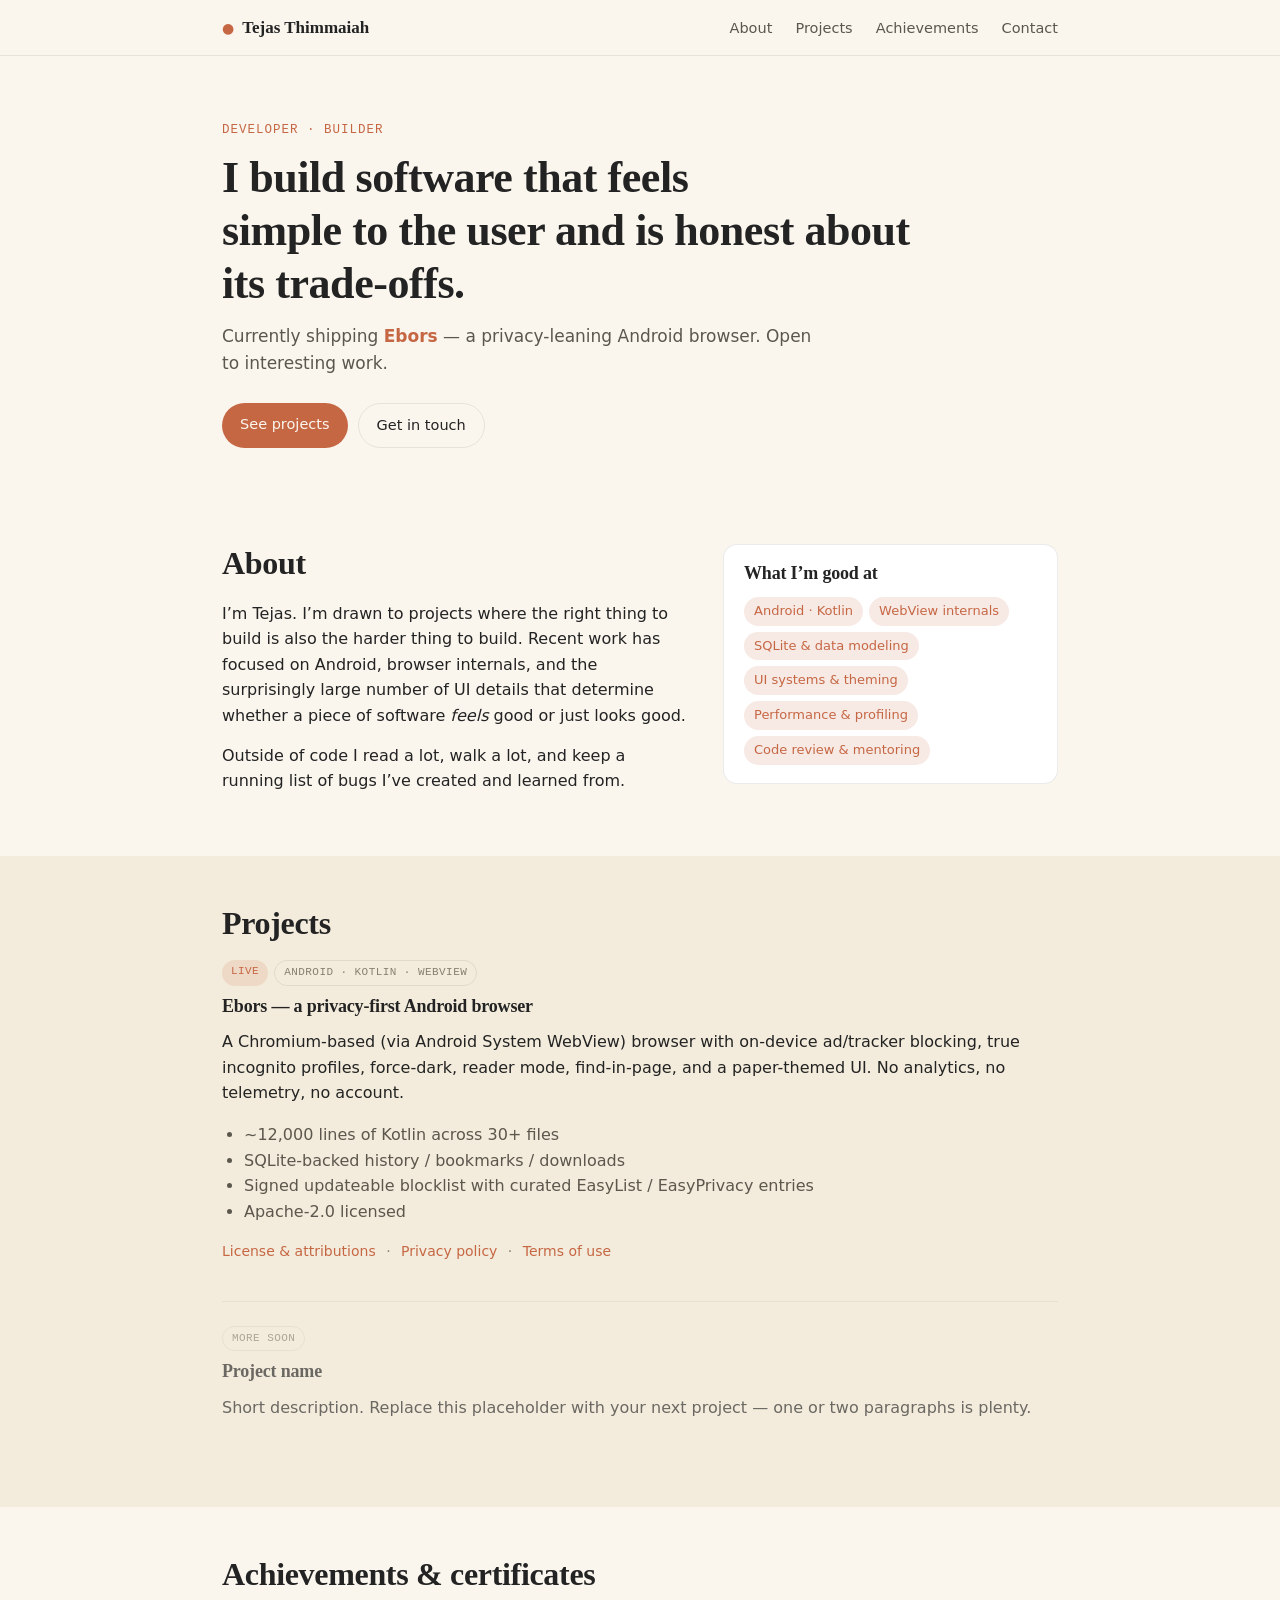
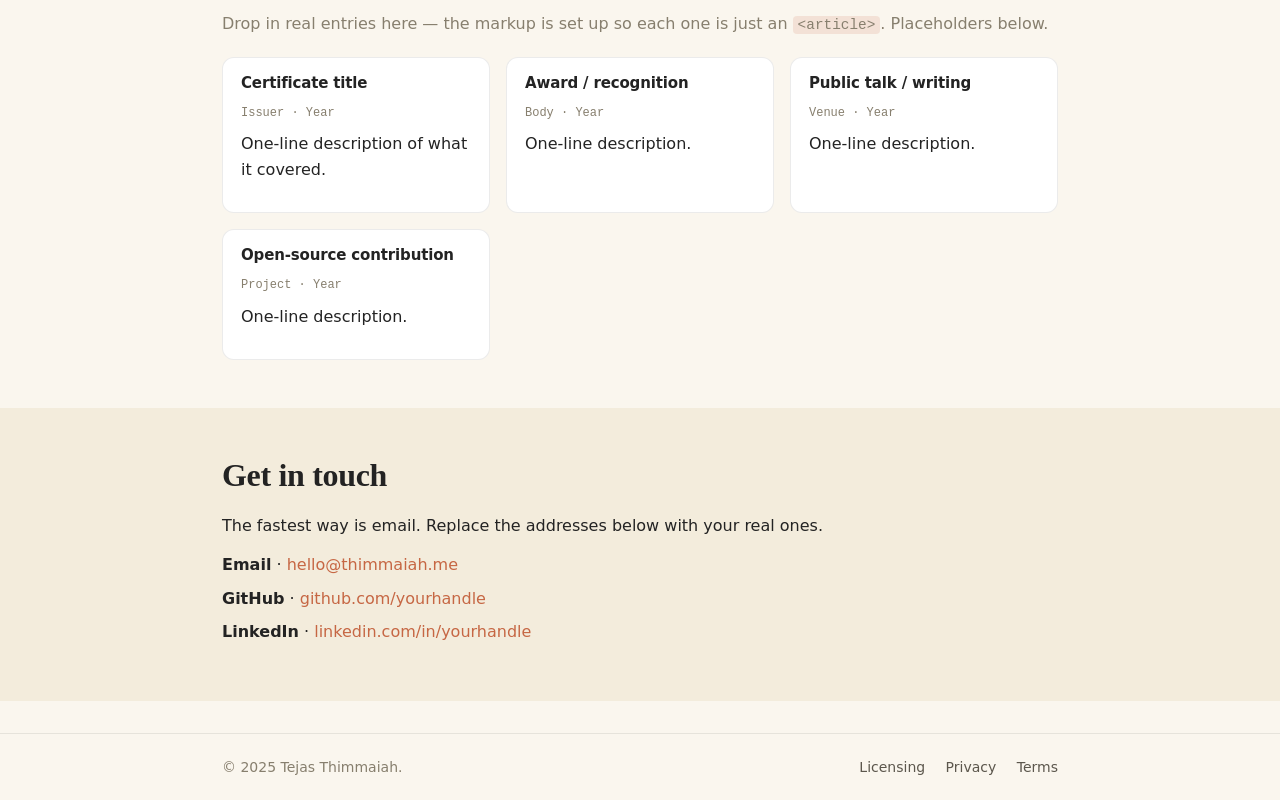
==== website/index.html @ 2827272d "Onboarding, website, file-chooser support, launch prep. App changes: - Add WelcomeActivity: 3-page o" ====
<!doctype html>
<html lang="en">
<head>
  <meta charset="utf-8">
  <meta name="viewport" content="width=device-width, initial-scale=1">
  <meta name="theme-color" content="#c66744">
  <title>Tejas Thimmaiah</title>
  <meta name="description" content="Tejas Thimmaiah — developer, builder of Ebors browser.">
  <link rel="stylesheet" href="assets/style.css">
  <link rel="icon" type="image/svg+xml" href="assets/favicon.svg">
</head>
<body>

<header class="site-header">
  <div class="wrap header-row">
    <a href="/" class="brand">
      <span class="brand-mark">●</span>
      <span class="brand-name">Tejas Thimmaiah</span>
    </a>
    <nav class="site-nav">
      <a href="#about">About</a>
      <a href="#projects">Projects</a>
      <a href="#achievements">Achievements</a>
      <a href="#contact">Contact</a>
    </nav>
  </div>
</header>

<main>

  <section class="hero">
    <div class="wrap">
      <p class="eyebrow">Developer · Builder</p>
      <h1>I build software that feels<br>simple to the user and is honest about its trade-offs.</h1>
      <p class="lede">
        Currently shipping <a href="#ebors"><strong>Ebors</strong></a> &mdash;
        a privacy-leaning Android browser. Open to interesting work.
      </p>
      <div class="hero-actions">
        <a class="btn btn-primary" href="#projects">See projects</a>
        <a class="btn btn-ghost" href="#contact">Get in touch</a>
      </div>
    </div>
  </section>

  <section id="about" class="section">
    <div class="wrap two-col">
      <div>
        <h2>About</h2>
        <p>
          I&rsquo;m Tejas. I&rsquo;m drawn to projects where the right thing
          to build is also the harder thing to build. Recent work has
          focused on Android, browser internals, and the surprisingly
          large number of UI details that determine whether a piece of
          software <em>feels</em> good or just looks good.
        </p>
        <p>
          Outside of code I read a lot, walk a lot, and keep a
          running list of bugs I&rsquo;ve created and learned from.
        </p>
      </div>
      <aside class="card">
        <h3>What I&rsquo;m good at</h3>
        <ul class="tag-list">
          <li>Android · Kotlin</li>
          <li>WebView internals</li>
          <li>SQLite &amp; data modeling</li>
          <li>UI systems &amp; theming</li>
          <li>Performance &amp; profiling</li>
          <li>Code review &amp; mentoring</li>
        </ul>
      </aside>
    </div>
  </section>

  <section id="projects" class="section section-alt">
    <div class="wrap">
      <h2>Projects</h2>

      <article id="ebors" class="project">
        <div class="project-meta">
          <span class="pill">Live</span>
          <span class="pill pill-muted">Android · Kotlin · WebView</span>
        </div>
        <h3>Ebors &mdash; a privacy-first Android browser</h3>
        <p>
          A Chromium-based (via Android System WebView) browser with
          on-device ad/tracker blocking, true incognito profiles,
          force-dark, reader mode, find-in-page, and a paper-themed
          UI. No analytics, no telemetry, no account.
        </p>
        <ul class="bullet-list">
          <li>~12,000 lines of Kotlin across 30+ files</li>
          <li>SQLite-backed history / bookmarks / downloads</li>
          <li>Signed updateable blocklist with curated EasyList / EasyPrivacy entries</li>
          <li>Apache-2.0 licensed</li>
        </ul>
        <p class="project-links">
          <a href="applicencing.html">License &amp; attributions</a>
          <span class="dot">·</span>
          <a href="privacy.html">Privacy policy</a>
          <span class="dot">·</span>
          <a href="terms.html">Terms of use</a>
        </p>
      </article>

      <article class="project project-placeholder">
        <div class="project-meta">
          <span class="pill pill-muted">More soon</span>
        </div>
        <h3>Project name</h3>
        <p>
          Short description. Replace this placeholder with your next
          project &mdash; one or two paragraphs is plenty.
        </p>
      </article>

    </div>
  </section>

  <section id="achievements" class="section">
    <div class="wrap">
      <h2>Achievements &amp; certificates</h2>
      <p class="muted">
        Drop in real entries here &mdash; the markup is set up so each
        one is just an <code>&lt;article&gt;</code>. Placeholders below.
      </p>

      <div class="achievement-grid">
        <article class="achievement">
          <h3>Certificate title</h3>
          <p class="meta">Issuer · Year</p>
          <p>One-line description of what it covered.</p>
        </article>
        <article class="achievement">
          <h3>Award / recognition</h3>
          <p class="meta">Body · Year</p>
          <p>One-line description.</p>
        </article>
        <article class="achievement">
          <h3>Public talk / writing</h3>
          <p class="meta">Venue · Year</p>
          <p>One-line description.</p>
        </article>
        <article class="achievement">
          <h3>Open-source contribution</h3>
          <p class="meta">Project · Year</p>
          <p>One-line description.</p>
        </article>
      </div>
    </div>
  </section>

  <section id="contact" class="section section-alt">
    <div class="wrap">
      <h2>Get in touch</h2>
      <p>
        The fastest way is email. Replace the addresses below with
        your real ones.
      </p>
      <ul class="contact-list">
        <li><strong>Email</strong> &middot; <a href="mailto:hello@thimmaiah.me">hello@thimmaiah.me</a></li>
        <li><strong>GitHub</strong> &middot; <a href="https://github.com/" rel="noopener">github.com/yourhandle</a></li>
        <li><strong>LinkedIn</strong> &middot; <a href="https://linkedin.com/" rel="noopener">linkedin.com/in/yourhandle</a></li>
      </ul>
    </div>
  </section>

</main>

<footer class="site-footer">
  <div class="wrap footer-row">
    <p>&copy; 2025 Tejas Thimmaiah.</p>
    <nav class="footer-nav">
      <a href="applicencing.html">Licensing</a>
      <a href="privacy.html">Privacy</a>
      <a href="terms.html">Terms</a>
    </nav>
  </div>
</footer>

</body>
</html>
---- website/assets/style.css ----
/* ---- tokens ---- */
:root {
  --bg: #faf6ee;
  --bg-alt: #f3ecdc;
  --surface: #ffffff;
  --ink: #232323;
  --ink-soft: #5c574d;
  --ink-faint: #877f6e;
  --accent: #c66744;
  --accent-soft: rgba(198, 103, 68, 0.14);
  --stroke: rgba(0, 0, 0, 0.08);
  --max: 880px;
  --serif: "Iowan Old Style", "Palatino Linotype", "Book Antiqua", Georgia, serif;
  --sans: -apple-system, BlinkMacSystemFont, "Segoe UI", Roboto, Inter, system-ui, sans-serif;
  --mono: ui-monospace, SFMono-Regular, "Consolas", monospace;
}
@media (prefers-color-scheme: dark) {
  :root {
    --bg: #1a1817;
    --bg-alt: #232020;
    --surface: #232020;
    --ink: #e8e3d8;
    --ink-soft: #b0a89a;
    --ink-faint: #7a7264;
    --accent: #f0a079;
    --accent-soft: rgba(240, 160, 121, 0.14);
    --stroke: rgba(255, 255, 255, 0.08);
  }
}

/* ---- base ---- */
* { box-sizing: border-box; }
html { scroll-behavior: smooth; }
body {
  margin: 0;
  font-family: var(--sans);
  font-size: 16px;
  line-height: 1.6;
  color: var(--ink);
  background: var(--bg);
  -webkit-font-smoothing: antialiased;
}
.wrap { max-width: var(--max); margin: 0 auto; padding: 0 22px; }
a { color: var(--accent); text-decoration: none; }
a:hover { text-decoration: underline; }
h1, h2, h3 { font-family: var(--serif); letter-spacing: -0.01em; line-height: 1.2; margin: 0 0 12px; }
h1 { font-size: clamp(28px, 5vw, 44px); font-weight: 600; }
h2 { font-size: clamp(22px, 3.6vw, 32px); margin-bottom: 18px; }
h3 { font-size: 18px; }
p { margin: 0 0 14px; }
code { font-family: var(--mono); font-size: 0.9em; background: var(--accent-soft);
       padding: 1px 5px; border-radius: 4px; }
ul { padding-left: 22px; }
.muted { color: var(--ink-faint); }
.eyebrow { font-family: var(--mono); font-size: 12.5px; letter-spacing: 0.08em;
           text-transform: uppercase; color: var(--accent); margin-bottom: 12px; }

/* ---- header / nav ---- */
.site-header { border-bottom: 1px solid var(--stroke);
               background: var(--bg); position: sticky; top: 0; z-index: 10;
               backdrop-filter: blur(8px); }
.header-row { display: flex; align-items: center; justify-content: space-between;
              padding-top: 14px; padding-bottom: 14px; }
.brand { display: flex; align-items: center; gap: 8px; color: var(--ink);
         font-weight: 600; }
.brand:hover { text-decoration: none; }
.brand-mark { color: var(--accent); font-size: 14px; line-height: 1; }
.brand-name { font-family: var(--serif); font-size: 17px; }
.site-nav a { color: var(--ink-soft); margin-left: 18px; font-size: 14.5px; }
.site-nav a:hover { color: var(--accent); text-decoration: none; }

/* ---- hero ---- */
.hero { padding: 64px 0 48px; }
.hero h1 { max-width: 720px; }
.lede { font-size: 17px; color: var(--ink-soft); max-width: 600px; }
.hero-actions { margin-top: 26px; display: flex; gap: 10px; flex-wrap: wrap; }
.btn { display: inline-block; padding: 10px 18px; border-radius: 999px;
       font-size: 14.5px; font-weight: 500; transition: background 0.15s; }
.btn-primary { background: var(--accent); color: var(--bg); }
.btn-primary:hover { background: var(--ink); color: var(--bg); text-decoration: none; }
.btn-ghost { background: transparent; color: var(--ink); border: 1px solid var(--stroke); }
.btn-ghost:hover { border-color: var(--accent); color: var(--accent); text-decoration: none; }

/* ---- sections ---- */
.section { padding: 48px 0; }
.section-alt { background: var(--bg-alt); }
.two-col { display: grid; gap: 32px; grid-template-columns: 1.4fr 1fr; align-items: start; }
@media (max-width: 720px) { .two-col { grid-template-columns: 1fr; } }
.card { background: var(--surface); border: 1px solid var(--stroke);
        border-radius: 14px; padding: 18px 20px; }
.tag-list { list-style: none; padding: 0; margin: 0; display: flex;
            flex-wrap: wrap; gap: 6px; }
.tag-list li { background: var(--accent-soft); color: var(--accent);
               padding: 4px 10px; border-radius: 999px; font-size: 13px; }

/* ---- projects ---- */
.project { padding: 24px 0; border-top: 1px solid var(--stroke); }
.project:first-of-type { border-top: 0; padding-top: 0; }
.project-placeholder { opacity: 0.65; }
.project-meta { display: flex; gap: 6px; flex-wrap: wrap; margin-bottom: 10px; }
.pill { font-family: var(--mono); font-size: 11px; letter-spacing: 0.04em;
        text-transform: uppercase; background: var(--accent-soft);
        color: var(--accent); padding: 3px 9px; border-radius: 999px; }
.pill-muted { background: transparent; color: var(--ink-faint);
              border: 1px solid var(--stroke); }
.bullet-list { color: var(--ink-soft); }
.project-links { font-size: 14px; color: var(--ink-soft); margin-top: 14px; }
.project-links .dot { margin: 0 6px; color: var(--ink-faint); }

/* ---- achievements ---- */
.achievement-grid { display: grid; gap: 16px; margin-top: 20px;
                    grid-template-columns: repeat(auto-fill, minmax(220px, 1fr)); }
.achievement { background: var(--surface); border: 1px solid var(--stroke);
               border-radius: 12px; padding: 16px 18px; }
.achievement h3 { font-family: var(--sans); font-size: 15px; font-weight: 600; }
.achievement .meta { font-family: var(--mono); font-size: 12px;
                     color: var(--ink-faint); margin: 4px 0 8px; }

/* ---- contact / footer ---- */
.contact-list { list-style: none; padding: 0; margin: 0; }
.contact-list li { margin: 8px 0; }
.site-footer { border-top: 1px solid var(--stroke); padding: 22px 0;
               font-size: 14px; color: var(--ink-faint); margin-top: 32px; }
.footer-row { display: flex; justify-content: space-between; align-items: center;
              flex-wrap: wrap; gap: 12px; }
.footer-row p { margin: 0; }
.footer-nav a { color: var(--ink-soft); margin-left: 16px; }
.footer-nav a:hover { color: var(--accent); text-decoration: none; }
@media (max-width: 480px) {
  .footer-nav a { margin-left: 0; margin-right: 14px; }
}

/* ---- doc pages (licensing, privacy, terms) ---- */
.doc { padding: 48px 0 64px; }
.doc h1 { font-size: clamp(26px, 4.5vw, 36px); margin-bottom: 6px; }
.doc .doc-eyebrow { font-family: var(--mono); font-size: 12.5px;
                    color: var(--ink-faint); margin-bottom: 16px; }
.doc h2 { margin-top: 36px; font-size: 22px; }
.doc h3 { font-family: var(--sans); font-weight: 600; font-size: 16px;
          margin-top: 22px; }
.doc pre { background: var(--bg-alt); border: 1px solid var(--stroke);
           border-radius: 8px; padding: 14px 16px; overflow-x: auto;
           font-size: 12.5px; line-height: 1.5; }
.doc .toc { background: var(--surface); border: 1px solid var(--stroke);
            border-radius: 10px; padding: 14px 18px; margin: 18px 0 24px; }
.doc .toc ol { margin: 0; padding-left: 22px; }
.doc .toc li { margin: 4px 0; }
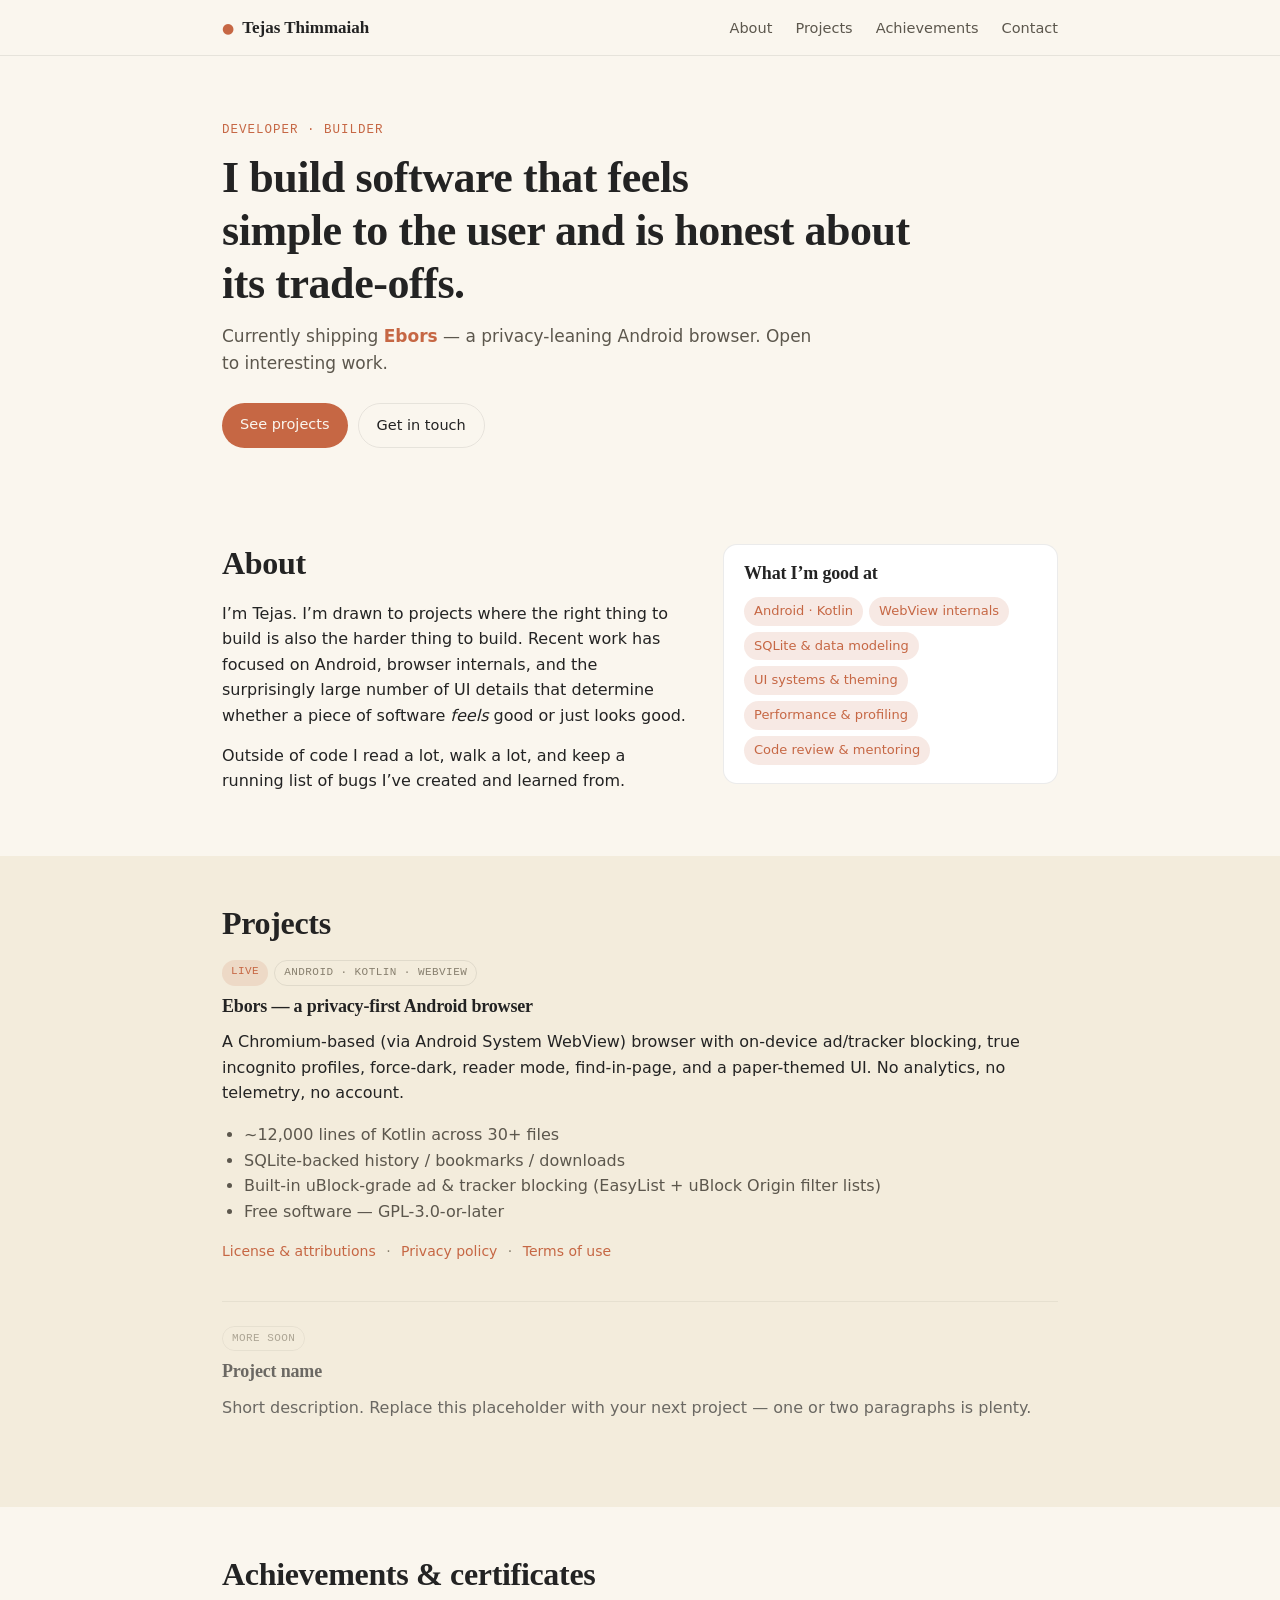
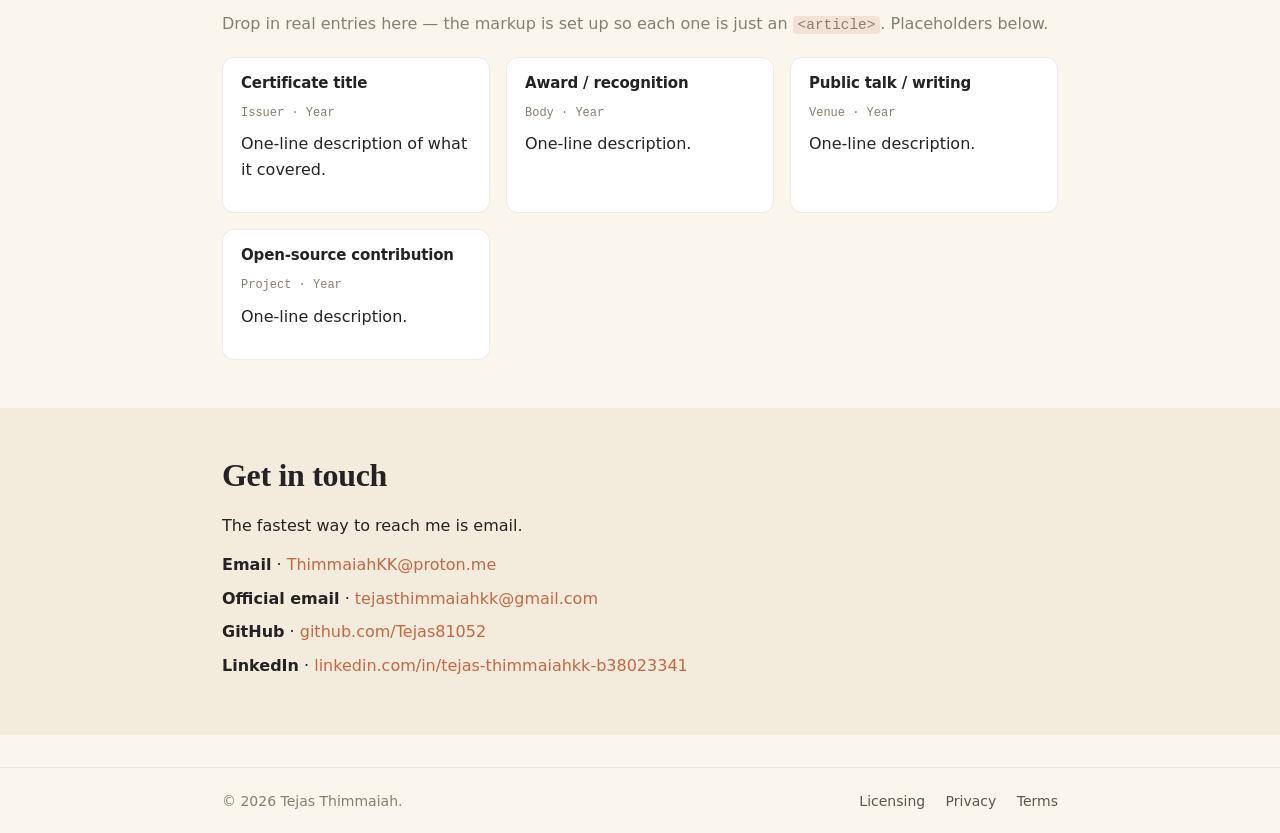
==== commit 223ed6c0: "Version 2.0 all major errors bugs ads problm are fixed" ====
--- a/website/index.html
+++ b/website/index.html
@@ -92,8 +92,8 @@
         <ul class="bullet-list">
           <li>~12,000 lines of Kotlin across 30+ files</li>
           <li>SQLite-backed history / bookmarks / downloads</li>
-          <li>Signed updateable blocklist with curated EasyList / EasyPrivacy entries</li>
-          <li>Apache-2.0 licensed</li>
+          <li>Built-in uBlock-grade ad &amp; tracker blocking (EasyList + uBlock Origin filter lists)</li>
+          <li>Free software &mdash; GPL-3.0-or-later</li>
         </ul>
         <p class="project-links">
           <a href="applicencing.html">License &amp; attributions</a>
@@ -155,13 +155,13 @@
     <div class="wrap">
       <h2>Get in touch</h2>
       <p>
-        The fastest way is email. Replace the addresses below with
-        your real ones.
+        The fastest way to reach me is email.
       </p>
       <ul class="contact-list">
-        <li><strong>Email</strong> &middot; <a href="mailto:hello@thimmaiah.me">hello@thimmaiah.me</a></li>
-        <li><strong>GitHub</strong> &middot; <a href="https://github.com/" rel="noopener">github.com/yourhandle</a></li>
-        <li><strong>LinkedIn</strong> &middot; <a href="https://linkedin.com/" rel="noopener">linkedin.com/in/yourhandle</a></li>
+        <li><strong>Email</strong> &middot; <a href="mailto:ThimmaiahKK@proton.me">ThimmaiahKK@proton.me</a></li>
+        <li><strong>Official email</strong> &middot; <a href="mailto:tejasthimmaiahkk@gmail.com">tejasthimmaiahkk@gmail.com</a></li>
+        <li><strong>GitHub</strong> &middot; <a href="https://github.com/Tejas81052" rel="noopener">github.com/Tejas81052</a></li>
+        <li><strong>LinkedIn</strong> &middot; <a href="https://www.linkedin.com/in/tejas-thimmaiahkk-b38023341" rel="noopener">linkedin.com/in/tejas-thimmaiahkk-b38023341</a></li>
       </ul>
     </div>
   </section>
@@ -170,7 +170,7 @@
 
 <footer class="site-footer">
   <div class="wrap footer-row">
-    <p>&copy; 2025 Tejas Thimmaiah.</p>
+    <p>&copy; 2026 Tejas Thimmaiah.</p>
     <nav class="footer-nav">
       <a href="applicencing.html">Licensing</a>
       <a href="privacy.html">Privacy</a>
